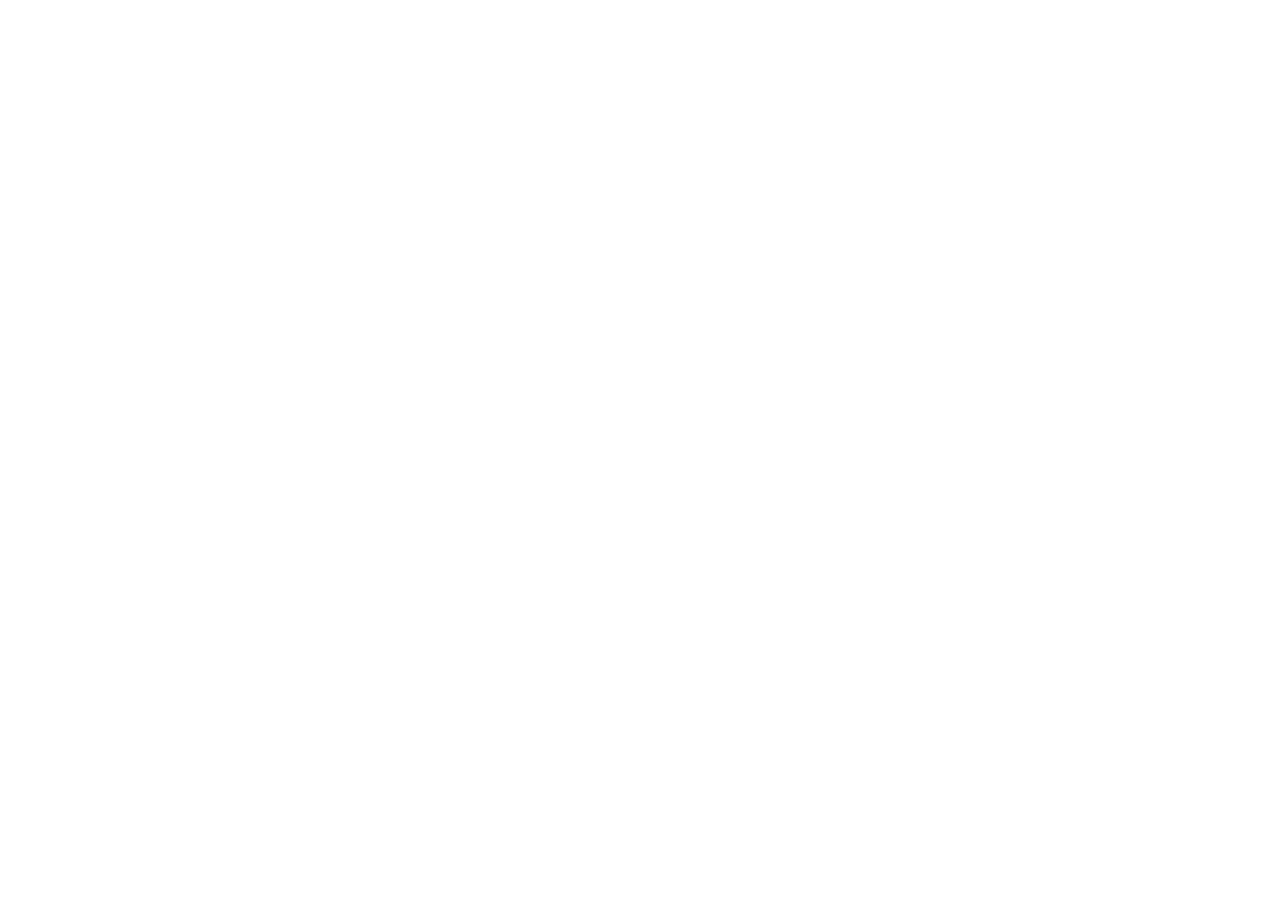
==== index.html @ 5bf460e5 "initial commit" ====
<!DOCTYPE html>
<html lang="en">
<head>
    <meta charset="UTF-8">
    <meta http-equiv="X-UA-Compatible" content="IE=edge">
    <meta name="viewport" content="width=device-width, initial-scale=1.0">
    <title>Document</title>
    <link rel="stylesheet" href="css/style.css">
</head>
<body>
    <div class="bodycontainer">
        
    </div>
</body>
</html>
---- css/style.css ----
@import url('https://fonts.googleapis.com/css2?family=Montserrat:wght@400;700&display=swap');

body{
    font-family: 'Montserrat', sans-serif;
}

:root{
    --color-primary: ##141922;
    --color-secondary: #000000;
    --color-tertiary: #282828;
}

.bodycontainer{
    height: 100vh;
}
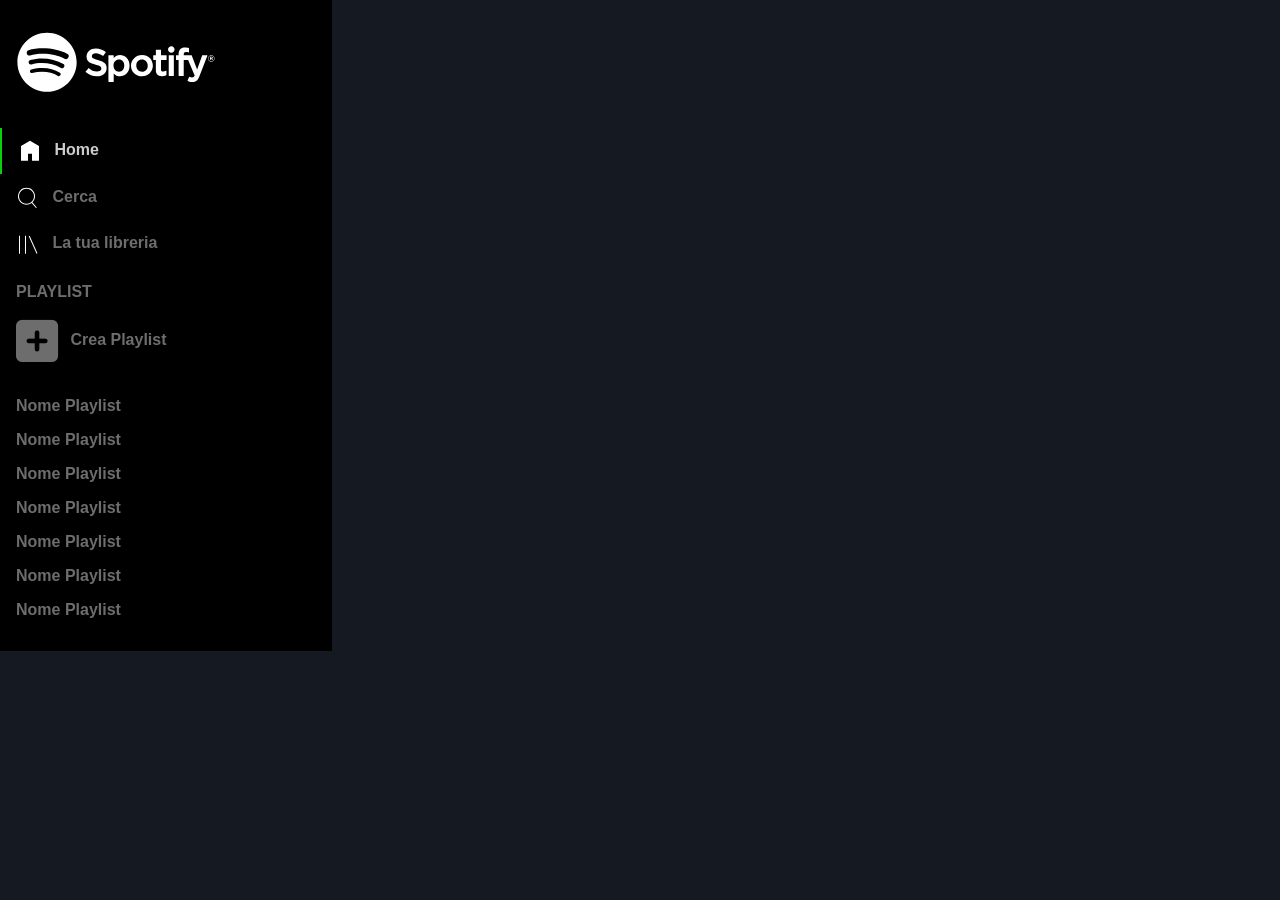
==== commit 03fa847a: "commit" ====
--- a/index.html
+++ b/index.html
@@ -1,15 +1,48 @@
 <!DOCTYPE html>
 <html lang="en">
+
 <head>
     <meta charset="UTF-8">
     <meta http-equiv="X-UA-Compatible" content="IE=edge">
     <meta name="viewport" content="width=device-width, initial-scale=1.0">
     <title>Document</title>
     <link rel="stylesheet" href="css/style.css">
+    <link rel="stylesheet" href="https://cdnjs.cloudflare.com/ajax/libs/font-awesome/6.1.1/css/all.min.css">
 </head>
+
 <body>
     <div class="bodycontainer">
-        
+        <div class="flex">
+            <div class="nav flex flexcol">
+                <div class="logo noshrink"><img src="img/logo.svg" alt=""></div>
+                <div class="nav-btns noshrink">
+                    <div class="btn selected"><img src="img/home.svg" alt="" class="icon"> Home</div>
+                    <div class="btn"><img src="img/search.svg" alt="" class="icon"> Cerca</div>
+                    <div class="btn"><img src="img/libreria.svg" alt="" class="icon"> La tua libreria</div>
+                </div>
+                <div class="nav-playlist noshrink">
+                    <div class="paddingbottom"><h4>PLAYLIST</h4></div>
+                    <i class="fa-solid fa-square-plus"></i> <h4>Crea Playlist</h4>
+                </div>
+                <div class="nav-pl-names grow">
+                    <div class="plname">Nome Playlist</div>
+                    <div class="plname">Nome Playlist</div>
+                    <div class="plname">Nome Playlist</div>
+                    <div class="plname">Nome Playlist</div>
+                    <div class="plname">Nome Playlist</div>
+                    <div class="plname">Nome Playlist</div>
+                    <div class="plname">Nome Playlist</div>
+                </div>
+            </div>
+
+            <div class="main flex flexcol">
+                <div class="header noshrink"></div>
+                <div class="body grow"></div>
+            </div>
+        </div>
+
+        <div class="footer flex noshrink"></div>
     </div>
 </body>
+
 </html>
--- a/css/style.css
+++ b/css/style.css
@@ -1,15 +1,97 @@
 @import url('https://fonts.googleapis.com/css2?family=Montserrat:wght@400;700&display=swap');
 
-body{
-    font-family: 'Montserrat', sans-serif;
+* {
+    margin: 0;
+    padding: 0;
+    box-sizing: border-box;
 }
 
-:root{
-    --color-primary: ##141922;
+body {
+    font-family: 'Montserrat', sans-serif;
+    background-color: var(--color-primary);
+}
+
+:root {
+    --color-primary: #141922;
     --color-secondary: #000000;
     --color-tertiary: #282828;
+    --color-text: #6D6D6D;
 }
 
-.bodycontainer{
+.paddingbottom{
+    padding-bottom: 1rem;
+}
+
+.bodycontainer {
     height: 100vh;
+}
+
+.flex{
+    display: flex;
+}
+
+.flexcol{
+    flex-direction: column;
+}
+
+.grow{
+    flex-grow: 1 ;
+}
+
+.noshrink{
+    flex-shrink: 0;
+}
+
+.nav{
+    background-color: var(--color-secondary);
+    color: var(--color-text);
+    overflow: hidden;
+}
+
+.logo img{
+    width: 70%;
+    padding: 2rem 1rem;
+}
+
+.nav-btns .btn{
+    padding: 0.7rem 1rem;
+    font-weight: 700;
+    vertical-align: middle;
+}
+
+.nav .icon{
+    max-width: 24px;
+    aspect-ratio: 1;
+    vertical-align: middle;
+    margin-right: 0.5rem;
+}
+
+.nav-playlist, .nav-pl-names{
+    padding: 1rem
+}
+
+.nav-playlist i{
+    font-size: 3rem;
+    margin-right: 0.5rem;
+    vertical-align: middle;
+}
+
+.nav-playlist h4{
+    display: inline-block;
+}
+
+.nav-pl-names{
+    overflow: auto;
+}
+
+.plname{
+    padding-bottom: 1rem;
+    font-weight: 700;
+}
+
+
+
+.btn.selected{
+    color: rgba(255, 255, 255, 0.8);
+    border-left: 2px solid rgb(12, 206, 12);
 }
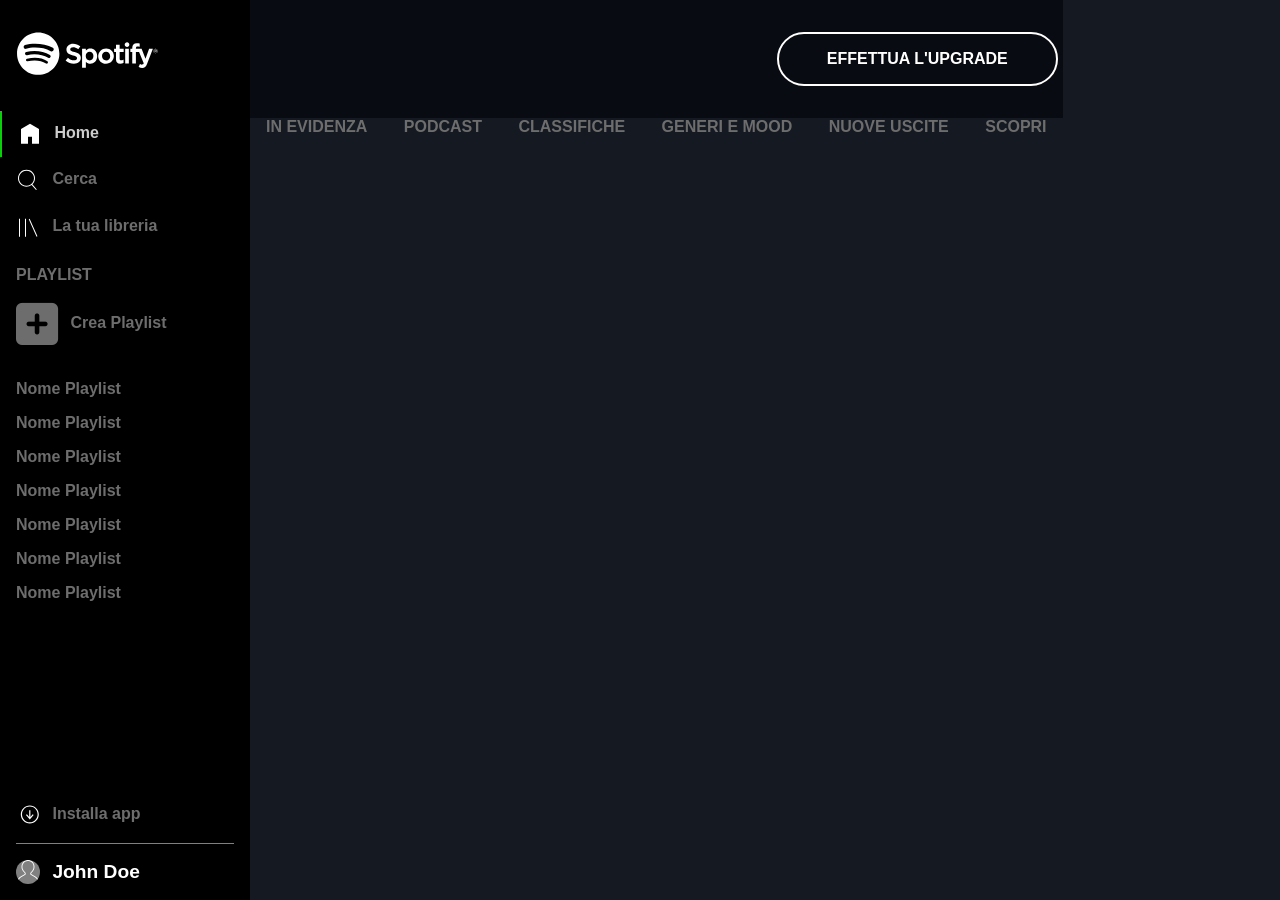
==== commit aaea9151: "problemi width del body" ====
--- a/index.html
+++ b/index.html
@@ -11,20 +11,25 @@
 </head>
 
 <body>
-    <div class="bodycontainer">
-        <div class="flex">
-            <div class="nav flex flexcol">
-                <div class="logo noshrink"><img src="img/logo.svg" alt=""></div>
-                <div class="nav-btns noshrink">
+    <div class="bodycontainer flex">
+            <div class="nav flex flexcol noshrink">
+
+                <div class="logo"><img src="img/logo.svg" alt=""></div>
+
+                <div class="nav-btns">
                     <div class="btn selected"><img src="img/home.svg" alt="" class="icon"> Home</div>
                     <div class="btn"><img src="img/search.svg" alt="" class="icon"> Cerca</div>
                     <div class="btn"><img src="img/libreria.svg" alt="" class="icon"> La tua libreria</div>
                 </div>
-                <div class="nav-playlist noshrink">
-                    <div class="paddingbottom"><h4>PLAYLIST</h4></div>
-                    <i class="fa-solid fa-square-plus"></i> <h4>Crea Playlist</h4>
+
+                <div class="nav-playlist">
+                    <div class="paddingbottom">
+                        <h4>PLAYLIST</h4>
+                    </div>
+                    <i class="fa-solid fa-square-plus"></i>
+                    <h4>Crea Playlist</h4>
                 </div>
-                <div class="nav-pl-names grow">
+                <div class="nav-pl-names grow flex flexcol">
                     <div class="plname">Nome Playlist</div>
                     <div class="plname">Nome Playlist</div>
                     <div class="plname">Nome Playlist</div>
@@ -33,13 +38,40 @@
                     <div class="plname">Nome Playlist</div>
                     <div class="plname">Nome Playlist</div>
                 </div>
+
+                <div class="userinfo">
+                    <div class="downloadpp">
+                        <img src="img/download.svg" alt="" class="icon">
+                        <span>Installa app</span>
+                    </div>
+                    <div class="user">
+                        <img src="img/profile.svg" alt="" class="icon">
+                        <span>John Doe</span>
+                    </div>
+                </div>
             </div>
 
             <div class="main flex flexcol">
-                <div class="header noshrink"></div>
-                <div class="body grow"></div>
+                <div class="header flex">
+                    <div class="btn">EFFETTUA L'UPGRADE</div>
+                </div>
+                <div class="body grow">
+                    <div class="genres">
+                        <span>IN EVIDENZA</span>
+                        <span>PODCAST</span>
+                        <span>CLASSIFICHE</span>
+                        <span>GENERI E MOOD</span>
+                        <span>NUOVE USCITE</span>
+                        <span>SCOPRI</span>
+                    </div>
+                </div>
             </div>
+
+
         </div>
+
+        
+
 
         <div class="footer flex noshrink"></div>
     </div>
--- a/css/style.css
+++ b/css/style.css
@@ -24,6 +24,7 @@
 
 .bodycontainer {
     height: 100vh;
+    width: 100%;
 }
 
 .flex{
@@ -46,6 +47,7 @@
     background-color: var(--color-secondary);
     color: var(--color-text);
     overflow: hidden;
+    max-width: 250px;
 }
 
 .logo img{
@@ -89,9 +91,61 @@
     font-weight: 700;
 }
 
-
-
 .btn.selected{
     color: rgba(255, 255, 255, 0.8);
     border-left: 2px solid rgb(12, 206, 12);
-}+}
+
+.userinfo{
+    justify-self: flex-end;
+    padding: 1rem;
+}
+
+.userinfo .downloadpp{
+    border-bottom: solid 1px gray;
+    padding-bottom: 1rem;
+    font-weight: 700;
+}
+
+.user img.icon{
+    background-color: gray;
+    border-radius: 50%;
+}
+
+.user span{
+    font-weight: 700;
+    font-size: 1.2rem;
+    color: white;
+    vertical-align: middle;
+}
+
+.userinfo .user{
+    padding-top: 1rem;
+}
+
+.header{
+    background-color: #080B12;
+    color: white;
+    padding: 2rem 0.3rem;
+    flex-direction: row-reverse;
+}
+
+.header .btn{
+    padding: 1rem 3rem;
+    font-weight: 700;
+    border: 2px solid white;
+    border-radius: 30px;
+}
+
+.genres{
+    margin-left: auto;
+    margin-right: auto;
+    color: var(--color-text);
+    font-weight: 700;
+    width: 100%;
+}
+
+.genres span{
+    padding: 0.5rem 1rem;
+}
+
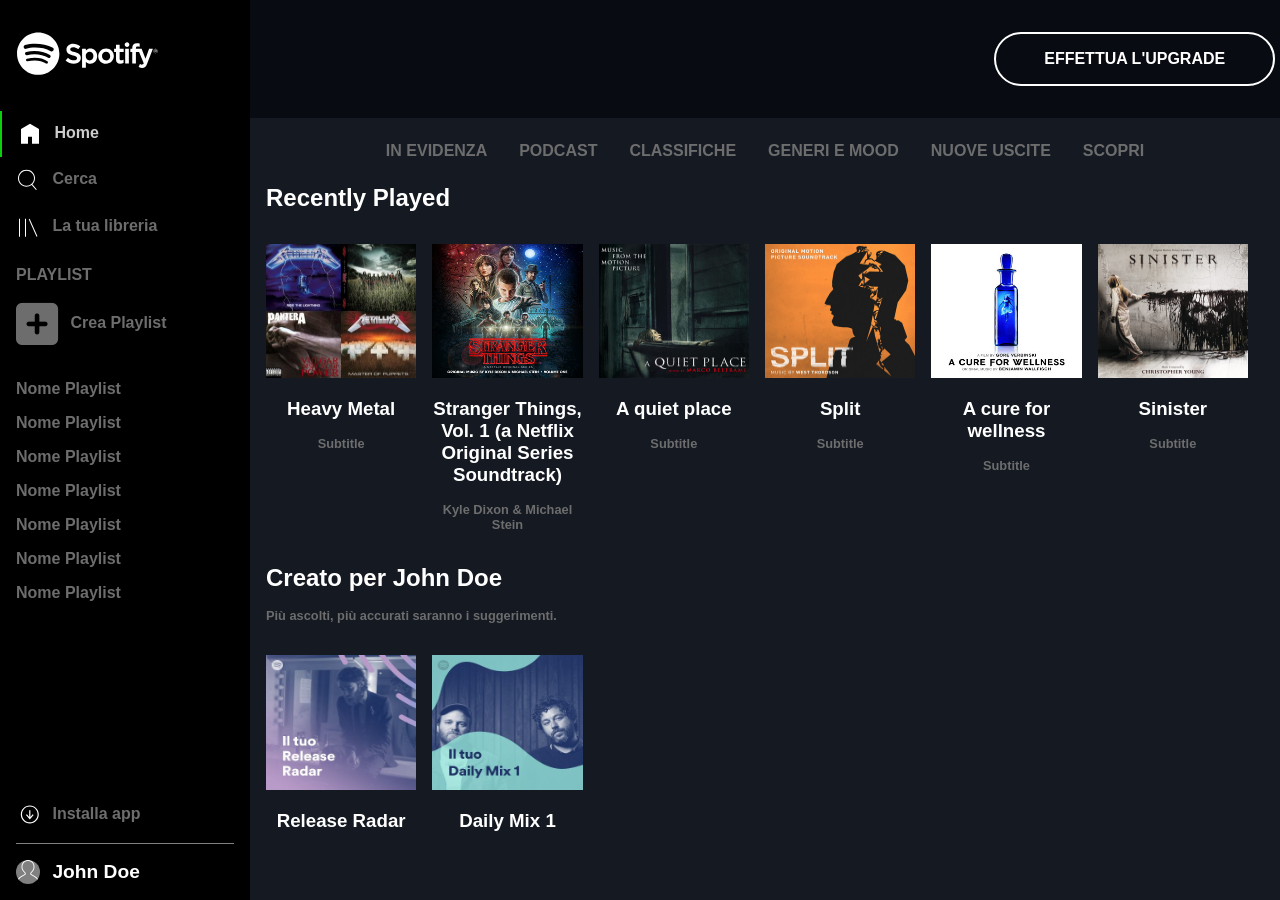
==== commit 4f26e276: "completata sezione con album" ====
--- a/index.html
+++ b/index.html
@@ -11,69 +11,137 @@
 </head>
 
 <body>
-    <div class="bodycontainer flex">
-            <div class="nav flex flexcol noshrink">
+    <div class="bodycontainer flex grow">
+        <div class="nav flex flexcol noshrink">
 
-                <div class="logo"><img src="img/logo.svg" alt=""></div>
+            <div class="logo"><img src="img/logo.svg" alt=""></div>
 
-                <div class="nav-btns">
-                    <div class="btn selected"><img src="img/home.svg" alt="" class="icon"> Home</div>
-                    <div class="btn"><img src="img/search.svg" alt="" class="icon"> Cerca</div>
-                    <div class="btn"><img src="img/libreria.svg" alt="" class="icon"> La tua libreria</div>
+            <div class="nav-btns">
+                <div class="btn selected"><img src="img/home.svg" alt="" class="icon"> Home</div>
+                <div class="btn"><img src="img/search.svg" alt="" class="icon"> Cerca</div>
+                <div class="btn"><img src="img/libreria.svg" alt="" class="icon"> La tua libreria</div>
+            </div>
+
+            <div class="nav-playlist">
+                <div class="paddingbottom">
+                    <h4>PLAYLIST</h4>
+                </div>
+                <i class="fa-solid fa-square-plus"></i>
+                <h4>Crea Playlist</h4>
+            </div>
+            <div class="nav-pl-names grow flex flexcol">
+                <div class="plname">Nome Playlist</div>
+                <div class="plname">Nome Playlist</div>
+                <div class="plname">Nome Playlist</div>
+                <div class="plname">Nome Playlist</div>
+                <div class="plname">Nome Playlist</div>
+                <div class="plname">Nome Playlist</div>
+                <div class="plname">Nome Playlist</div>
+            </div>
+
+            <div class="userinfo">
+                <div class="downloadpp">
+                    <img src="img/download.svg" alt="" class="icon">
+                    <span>Installa app</span>
+                </div>
+                <div class="user">
+                    <img src="img/profile.svg" alt="" class="icon">
+                    <span>John Doe</span>
+                </div>
+            </div>
+        </div>
+
+        <div class="main flex flexcol grow">
+            <div class="header flex">
+                <div class="btn">EFFETTUA L'UPGRADE</div>
+            </div>
+            <div class="body grow">
+                <div class="genres flex paddingbottom">
+                    <span>IN EVIDENZA</span>
+                    <span>PODCAST</span>
+                    <span>CLASSIFICHE</span>
+                    <span>GENERI E MOOD</span>
+                    <span>NUOVE USCITE</span>
+                    <span>SCOPRI</span>
                 </div>
 
-                <div class="nav-playlist">
-                    <div class="paddingbottom">
-                        <h4>PLAYLIST</h4>
+                <div class="recentlyplayed">
+                    <h2>Recently Played</h2>
+                    <div class="albums flex">
+                        <div class="album">
+                            <img src="img/metal_lifting.jpg" alt="">
+                            <h3>Heavy Metal</h3>
+                            <div class="subtitle">Subtitle</div>
+                        </div>
+
+                        <div class="album">
+                            <img src="img/stranger.jpeg" alt="">
+                            <h3>Stranger Things, Vol. 1 (a Netflix Original Series Soundtrack)</h3>
+                            <div class="subtitle">Kyle Dixon & Michael Stein</div>
+                        </div>
+
+                        <div class="album">
+                            <img src="img/aquietplace.jpeg" alt="">
+                            <h3>A quiet place</h3>
+                            <div class="subtitle">Subtitle</div>
+                        </div>
+
+                        <div class="album">
+                            <img src="img/split.jpeg" alt="">
+                            <h3>Split</h3>
+                            <div class="subtitle">Subtitle</div>
+                        </div>
+
+                        <div class="album">
+                            <img src="img/cure.jpeg" alt="">
+                            <h3>A cure for wellness</h3>
+                            <div class="subtitle">Subtitle</div>
+                        </div>
+
+                        <div class="album">
+                            <img src="img/sinister.jpeg" alt="">
+                            <h3>Sinister</h3>
+                            <div class="subtitle">Subtitle</div>
+                        </div>
                     </div>
-                    <i class="fa-solid fa-square-plus"></i>
-                    <h4>Crea Playlist</h4>
-                </div>
-                <div class="nav-pl-names grow flex flexcol">
-                    <div class="plname">Nome Playlist</div>
-                    <div class="plname">Nome Playlist</div>
-                    <div class="plname">Nome Playlist</div>
-                    <div class="plname">Nome Playlist</div>
-                    <div class="plname">Nome Playlist</div>
-                    <div class="plname">Nome Playlist</div>
-                    <div class="plname">Nome Playlist</div>
                 </div>
 
-                <div class="userinfo">
-                    <div class="downloadpp">
-                        <img src="img/download.svg" alt="" class="icon">
-                        <span>Installa app</span>
+                <div class="createdforyou">
+                    <h2>Creato per John Doe</h2>
+                    <div class="subtitle">Più ascolti, più accurati saranno i suggerimenti.</div>
+                    <div class="albums flex">
+                        <div class="album">
+                            <img src="img/radar.jpeg" alt="">
+                            <h3>Release Radar</h3>
+                        </div>
+
+                        <div class="album">
+                            <img src="img/mixdaily.jpeg" alt="">
+                            <h3>Daily Mix 1</h3>
+                        </div>
                     </div>
-                    <div class="user">
-                        <img src="img/profile.svg" alt="" class="icon">
-                        <span>John Doe</span>
+                </div>
+
+                <div class="popular">
+                    <h2>Artisti più popolari</h2>
+                    <div class="subtitle">Più ascolti, più accurati saranno i suggerimenti.</div>
+                    <div class="albums flex">
+                        <div class="album">
+                            <img src="img/youg.jpeg" alt="">
+                            <h3>Lana del Rey</h3>
+                        </div>
+
+                        <div class="album">
+                            <img src="img/einaudi.jpeg" alt="">
+                            <h3>Ludovico Einaudi</h3>
+                        </div>
                     </div>
                 </div>
             </div>
-
-            <div class="main flex flexcol">
-                <div class="header flex">
-                    <div class="btn">EFFETTUA L'UPGRADE</div>
-                </div>
-                <div class="body grow">
-                    <div class="genres">
-                        <span>IN EVIDENZA</span>
-                        <span>PODCAST</span>
-                        <span>CLASSIFICHE</span>
-                        <span>GENERI E MOOD</span>
-                        <span>NUOVE USCITE</span>
-                        <span>SCOPRI</span>
-                    </div>
-                </div>
-            </div>
+        </div>
 
 
-        </div>
 
-        
-
-
-        <div class="footer flex noshrink"></div>
     </div>
 </body>
 
--- a/css/style.css
+++ b/css/style.css
@@ -138,14 +138,86 @@
 }
 
 .genres{
-    margin-left: auto;
-    margin-right: auto;
-    color: var(--color-text);
-    font-weight: 700;
-    width: 100%;
+    color: var(--color-text);
+    font-weight: 700;
+    justify-content: center;
 }
 
 .genres span{
     padding: 0.5rem 1rem;
 }
 
+.body{
+    padding: 1rem;
+    overflow: auto;
+}
+
+.recentlyplayed h2{
+    color: white;
+    padding-bottom: 2rem;
+}
+
+.albums{
+    flex-wrap: wrap;
+    gap: 1rem;
+    padding-bottom: 2rem;
+}
+
+.album{
+    flex-basis: calc(100% / 6 - 1rem);
+}
+
+.album h3{
+    text-align: center;
+    padding-bottom: 1rem;
+    color: white;
+}
+
+.album .subtitle{
+text-align: center;
+    color: var(--color-text);
+    font-weight: 700;
+    font-size: 0.8rem;
+}
+
+.album img{
+    width: 100%;
+    aspect-ratio: 1;
+    padding-bottom: 1rem;
+}
+
+.createdforyou h2{
+    color: white;
+    padding-bottom: 1rem;
+}
+
+.createdforyou .subtitle{
+    color: var(--color-text);
+    font-weight: 700;
+    font-size: 0.8rem;
+    padding-bottom: 2rem;
+}
+
+.createdforyou{
+    padding-bottom: 2rem;
+}
+
+.popular h2{
+    color: white;
+    padding-bottom: 1rem;
+}
+
+.popular .subtitle{
+    color: var(--color-text);
+    font-weight: 700;
+    font-size: 0.8rem;
+    padding-bottom: 2rem;
+}
+
+.popular{
+    padding-bottom: 2rem;
+}
+
+.popular img{
+    border-radius: 50%;
+}
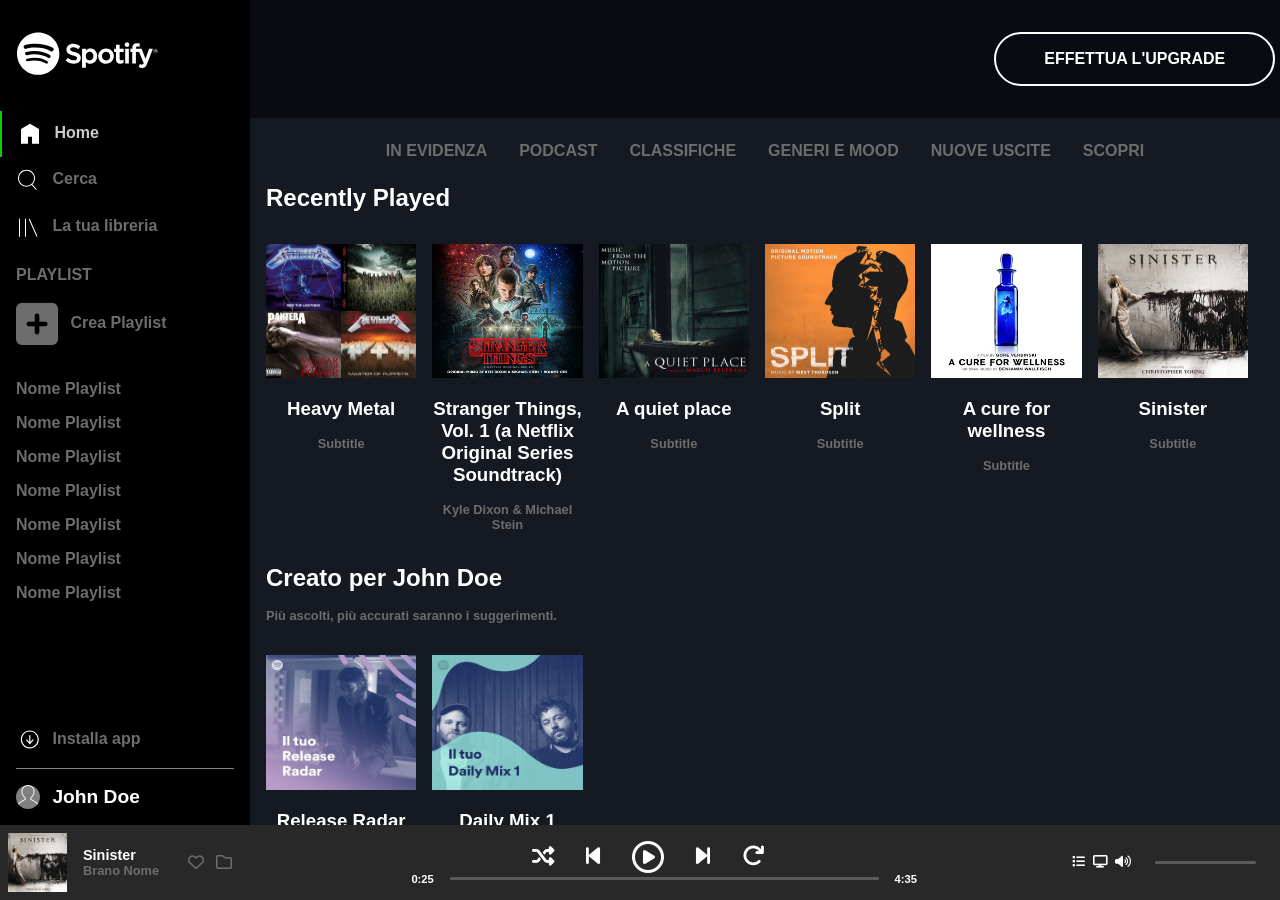
==== commit 91a6dd39: "layout desktop completo" ====
--- a/index.html
+++ b/index.html
@@ -11,7 +11,9 @@
 </head>
 
 <body>
-    <div class="bodycontainer flex grow">
+    <div class="bodycontainer flex flexcol">
+
+        <div class="flex grow hiddenof">
         <div class="nav flex flexcol noshrink">
 
             <div class="logo"><img src="img/logo.svg" alt=""></div>
@@ -139,7 +141,44 @@
                 </div>
             </div>
         </div>
+    </div>
 
+        <div class="footer flex">
+            <div class="recap flex">
+                <img src="img/sinister.jpeg" alt="">
+                <div>
+                    <h4>Sinister</h4>
+                    <div class="songname">Brano Nome</div>
+                </div>
+                <div class="icons">
+                    <i class="fa-regular fa-heart"></i>
+                    <i class="fa-regular fa-folder"></i>
+                </div>
+            </div>
+
+            <div class="utilities flex flexcol">
+                <div class="playbuttons flex">
+                    <i class="fa-solid fa-shuffle"></i>
+                    <i class="fa-solid fa-backward-step"></i>
+                    <i class="fa-regular fa-circle-play"></i>
+                    <i class="fa-solid fa-forward-step"></i>
+                    <i class="fa-solid fa-arrow-rotate-right"></i>
+                </div>
+
+                <div class="progressbar flex">
+                    <div class="currentseconds">0:25</div>
+                    <div class="progressbar-bar grow"></div>
+                    <div class="totalseconds">4:35</div>
+                </div>
+            </div>
+
+            <div class="tools flex">
+                <i class="fa-solid fa-list"></i>
+                <i class="fa-solid fa-display"></i>
+                <i class="fa-solid fa-volume-high"></i>
+                <div class="progressbar-bar grow"></div>
+            </div>
+        </div>
 
 
     </div>
--- a/css/style.css
+++ b/css/style.css
@@ -1,5 +1,4 @@
 @import url('https://fonts.googleapis.com/css2?family=Montserrat:wght@400;700&display=swap');
-
 * {
     margin: 0;
     padding: 0;
@@ -220,4 +219,93 @@
 
 .popular img{
     border-radius: 50%;
+}
+
+.footer{
+    padding:0.5rem 0.5rem;
+    background-color: var(--color-tertiary);
+    align-items: center;
+    justify-content: space-between;
+    max-height: 10%;
+
+}
+
+.hiddenof{
+    overflow: hidden;
+}
+
+.recap{
+    align-items: center;
+    color: var(--color-text);
+    width: fit-content;
+    padding-right: 1rem;
+}
+
+.recap img{
+    max-width: 75px;
+    padding-right: 1rem;
+}
+
+.recap h4{
+    color: white;
+    font-size: 0.9rem;
+}
+
+.recap .songname{
+    font-weight: 700;
+    font-size: 0.8rem;
+    font-weight: 700;
+    padding-right: 1.8rem;
+}
+
+.icons i{
+    padding-right: 0.5rem;
+}
+
+.utilities{
+    justify-content: space-between;
+    width: 40%;
+    max-width: 700px;
+}
+
+.playbuttons{
+    color: white;
+    font-size: 1.4rem;
+    align-items: center;
+    justify-content: center;
+}
+
+.playbuttons i{
+    padding-right: 2rem;
+}
+
+.playbuttons .fa-circle-play{
+    font-size: 2rem;
+}
+
+.progressbar{
+    align-items: center;
+    color: white;
+    font-size: 0.7rem;
+    font-weight: 700;
+}
+
+.progressbar-bar{
+    background-color: #5A5A5A;
+    height: 3px;
+    border-radius: 5px;
+    margin: 0rem 1rem;
+}
+
+.tools{
+    align-items: center;
+    color: white;
+    font-size: 0.8rem;
+    width: 30%;
+    max-width: 200px;
+}
+
+
+.tools i{
+    padding-right: 0.5rem;
 }
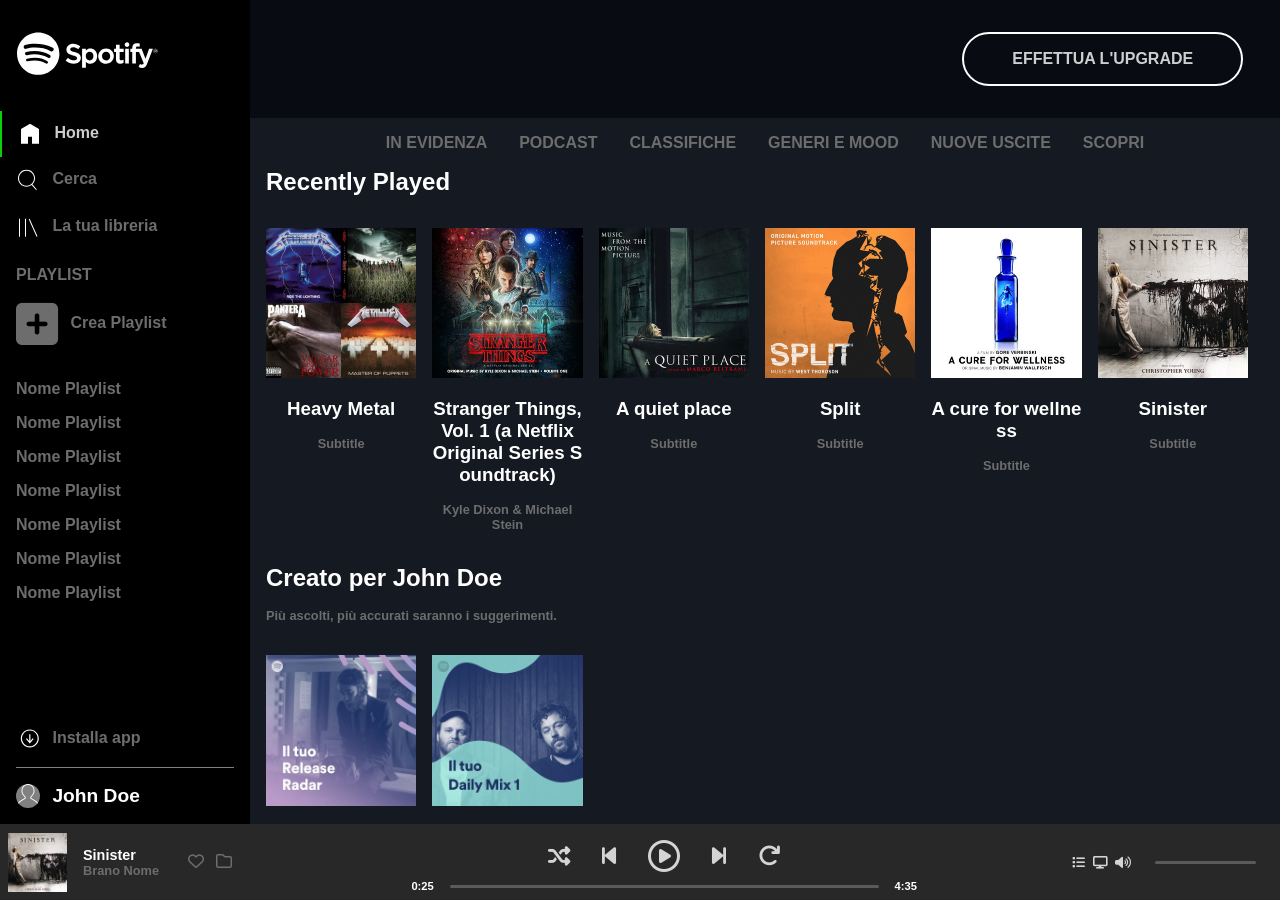
==== commit 4e518b2e: "responsiveness completata, aggiunti effetti hover" ====
--- a/index.html
+++ b/index.html
@@ -8,6 +8,7 @@
     <title>Document</title>
     <link rel="stylesheet" href="css/style.css">
     <link rel="stylesheet" href="https://cdnjs.cloudflare.com/ajax/libs/font-awesome/6.1.1/css/all.min.css">
+    <meta name=“viewport” content=“width=device-width, initial-scale=1.0">
 </head>
 
 <body>
@@ -16,35 +17,35 @@
         <div class="flex grow hiddenof">
         <div class="nav flex flexcol noshrink">
 
-            <div class="logo"><img src="img/logo.svg" alt=""></div>
-
+            <a href="#"><div class="logo"><img src="img/logo.svg" alt=""></div></a>
+            <a href="#"><div class="smallogo"><img src="img/logo-small.svg" alt=""></div></a>
             <div class="nav-btns">
-                <div class="btn selected"><img src="img/home.svg" alt="" class="icon"> Home</div>
-                <div class="btn"><img src="img/search.svg" alt="" class="icon"> Cerca</div>
-                <div class="btn"><img src="img/libreria.svg" alt="" class="icon"> La tua libreria</div>
+                <a href="#"><div class="btn selected"><img src="img/home.svg" alt="" class="icon"> <span>Home</span></div></a>
+                <a href="#"><div class="btn"><img src="img/search.svg" alt="" class="icon"> <span>Cerca</span></div></a>
+                <a href="#"><div class="btn"><img src="img/libreria.svg" alt="" class="icon"> <span>La tua libreria</span></div></a>
             </div>
 
             <div class="nav-playlist">
                 <div class="paddingbottom">
                     <h4>PLAYLIST</h4>
                 </div>
-                <i class="fa-solid fa-square-plus"></i>
-                <h4>Crea Playlist</h4>
+                <a href="#"><i class="fa-solid fa-square-plus"></i>
+                <h4>Crea Playlist</h4></a>
             </div>
             <div class="nav-pl-names grow flex flexcol">
-                <div class="plname">Nome Playlist</div>
-                <div class="plname">Nome Playlist</div>
-                <div class="plname">Nome Playlist</div>
-                <div class="plname">Nome Playlist</div>
-                <div class="plname">Nome Playlist</div>
-                <div class="plname">Nome Playlist</div>
-                <div class="plname">Nome Playlist</div>
+                <a href="#"><div class="plname">Nome Playlist</div></a>
+                <a href="#"><div class="plname">Nome Playlist</div></a>
+                <a href="#"><div class="plname">Nome Playlist</div></a>
+                <a href="#"><div class="plname">Nome Playlist</div></a>
+                <a href="#"><div class="plname">Nome Playlist</div></a>
+                <a href="#"><div class="plname">Nome Playlist</div></a>
+                <a href="#"><div class="plname">Nome Playlist</div></a>
             </div>
 
             <div class="userinfo">
                 <div class="downloadpp">
-                    <img src="img/download.svg" alt="" class="icon">
-                    <span>Installa app</span>
+                    <a href="#"><img src="img/download.svg" alt="" class="icon">
+                    <span>Installa app</span></a>
                 </div>
                 <div class="user">
                     <img src="img/profile.svg" alt="" class="icon">
@@ -55,53 +56,53 @@
 
         <div class="main flex flexcol grow">
             <div class="header flex">
-                <div class="btn">EFFETTUA L'UPGRADE</div>
+                <a href="#"><div class="btn">EFFETTUA L'UPGRADE</div></a>
             </div>
             <div class="body grow">
                 <div class="genres flex paddingbottom">
-                    <span>IN EVIDENZA</span>
-                    <span>PODCAST</span>
-                    <span>CLASSIFICHE</span>
-                    <span>GENERI E MOOD</span>
-                    <span>NUOVE USCITE</span>
-                    <span>SCOPRI</span>
+                    <a href="#"><span>IN EVIDENZA</span></a>
+                    <a href="#"><span>PODCAST</span></a>
+                    <a href="#"><span>CLASSIFICHE</span></a>
+                    <a href="#"><span>GENERI E MOOD</span></a>
+                    <a href="#"><span>NUOVE USCITE</span></a>
+                    <a href="#"><span>SCOPRI</span></a>
                 </div>
 
                 <div class="recentlyplayed">
                     <h2>Recently Played</h2>
                     <div class="albums flex">
                         <div class="album">
-                            <img src="img/metal_lifting.jpg" alt="">
+                            <div class="albumimg"><img src="img/metal_lifting.jpg" alt=""></div>
                             <h3>Heavy Metal</h3>
                             <div class="subtitle">Subtitle</div>
                         </div>
 
                         <div class="album">
-                            <img src="img/stranger.jpeg" alt="">
+                            <div class="albumimg"><img src="img/stranger.jpeg" alt=""></div>
                             <h3>Stranger Things, Vol. 1 (a Netflix Original Series Soundtrack)</h3>
                             <div class="subtitle">Kyle Dixon & Michael Stein</div>
                         </div>
 
                         <div class="album">
-                            <img src="img/aquietplace.jpeg" alt="">
+                            <div class="albumimg"><img src="img/aquietplace.jpeg" alt=""></div>
                             <h3>A quiet place</h3>
                             <div class="subtitle">Subtitle</div>
                         </div>
 
                         <div class="album">
-                            <img src="img/split.jpeg" alt="">
+                            <div class="albumimg"><img src="img/split.jpeg" alt=""></div>
                             <h3>Split</h3>
                             <div class="subtitle">Subtitle</div>
                         </div>
 
                         <div class="album">
-                            <img src="img/cure.jpeg" alt="">
+                            <div class="albumimg"><img src="img/cure.jpeg" alt=""></div>
                             <h3>A cure for wellness</h3>
                             <div class="subtitle">Subtitle</div>
                         </div>
 
                         <div class="album">
-                            <img src="img/sinister.jpeg" alt="">
+                            <div class="albumimg"><img src="img/sinister.jpeg" alt=""></div>
                             <h3>Sinister</h3>
                             <div class="subtitle">Subtitle</div>
                         </div>
@@ -113,12 +114,12 @@
                     <div class="subtitle">Più ascolti, più accurati saranno i suggerimenti.</div>
                     <div class="albums flex">
                         <div class="album">
-                            <img src="img/radar.jpeg" alt="">
+                            <div class="albumimg"><img src="img/radar.jpeg" alt=""></div>
                             <h3>Release Radar</h3>
                         </div>
 
                         <div class="album">
-                            <img src="img/mixdaily.jpeg" alt="">
+                            <div class="albumimg"><img src="img/mixdaily.jpeg" alt=""></div>
                             <h3>Daily Mix 1</h3>
                         </div>
                     </div>
@@ -129,12 +130,12 @@
                     <div class="subtitle">Più ascolti, più accurati saranno i suggerimenti.</div>
                     <div class="albums flex">
                         <div class="album">
-                            <img src="img/youg.jpeg" alt="">
+                            <div class="albumimg"><img src="img/youg.jpeg" alt=""></div>
                             <h3>Lana del Rey</h3>
                         </div>
 
                         <div class="album">
-                            <img src="img/einaudi.jpeg" alt="">
+                            <div class="albumimg"><img src="img/einaudi.jpeg" alt=""></div>
                             <h3>Ludovico Einaudi</h3>
                         </div>
                     </div>
@@ -151,18 +152,18 @@
                     <div class="songname">Brano Nome</div>
                 </div>
                 <div class="icons">
-                    <i class="fa-regular fa-heart"></i>
-                    <i class="fa-regular fa-folder"></i>
+                    <a href="#"><i class="fa-regular fa-heart"></i></a>
+                    <a href="#"><i class="fa-regular fa-folder"></i></a>
                 </div>
             </div>
 
             <div class="utilities flex flexcol">
                 <div class="playbuttons flex">
-                    <i class="fa-solid fa-shuffle"></i>
-                    <i class="fa-solid fa-backward-step"></i>
-                    <i class="fa-regular fa-circle-play"></i>
-                    <i class="fa-solid fa-forward-step"></i>
-                    <i class="fa-solid fa-arrow-rotate-right"></i>
+                    <a href="#"><i class="fa-solid fa-shuffle"></i></a>
+                    <a href="#"><i class="fa-solid fa-backward-step"></i></a>
+                    <a href="#"><div class="playmusic"><i class="fa-regular fa-circle-play"></i></div></a>
+                    <a href="#"><i class="fa-solid fa-forward-step"></i></a>
+                    <a href="#"><i class="fa-solid fa-arrow-rotate-right"></i></a>
                 </div>
 
                 <div class="progressbar flex">
@@ -173,9 +174,9 @@
             </div>
 
             <div class="tools flex">
-                <i class="fa-solid fa-list"></i>
-                <i class="fa-solid fa-display"></i>
-                <i class="fa-solid fa-volume-high"></i>
+                <a href="#"><i class="fa-solid fa-list"></i></a>
+                <a href="#"><i class="fa-solid fa-display"></i></a>
+                <a href="#"><i class="fa-solid fa-volume-high"></i></a>
                 <div class="progressbar-bar grow"></div>
             </div>
         </div>
--- a/css/style.css
+++ b/css/style.css
@@ -5,6 +5,11 @@
     box-sizing: border-box;
 }
 
+a{
+    text-decoration: none;
+    color: var(--color-text);
+}
+
 body {
     font-family: 'Montserrat', sans-serif;
     background-color: var(--color-primary);
@@ -134,6 +139,8 @@
     font-weight: 700;
     border: 2px solid white;
     border-radius: 30px;
+    margin-right: 2rem;
+    color: rgba(255, 255, 255, 0.8);
 }
 
 .genres{
@@ -164,12 +171,14 @@
 
 .album{
     flex-basis: calc(100% / 6 - 1rem);
+    flex-shrink: 1;
 }
 
 .album h3{
     text-align: center;
     padding-bottom: 1rem;
     color: white;
+    word-break: break-all;
 }
 
 .album .subtitle{
@@ -181,7 +190,9 @@
 
 .album img{
     width: 100%;
-    aspect-ratio: 1;
+}
+
+.albumimg{
     padding-bottom: 1rem;
 }
 
@@ -276,7 +287,7 @@
 }
 
 .playbuttons i{
-    padding-right: 2rem;
+    padding: 0.5rem 1rem;
 }
 
 .playbuttons .fa-circle-play{
@@ -308,4 +319,155 @@
 
 .tools i{
     padding-right: 0.5rem;
+}
+
+.smallogo{
+    display: none;
+    max-width: 40px;
+}
+
+
+/* HOVER ANIMATIONS */
+
+a:hover{
+color: rgba(255, 255, 255, 0.8);
+}
+
+
+.header .btn:hover{
+    transform: scale(1.1);
+}
+
+.utilities .playbuttons a{
+    color: rgba(255, 255, 255, 0.8);
+}
+
+.utilities .playbuttons .playmusic:hover{
+    transform: scale(1.2);
+}
+
+.tools a{
+    color: rgba(255, 255, 255, 0.8);
+}
+
+/* USARE IL TRANSFORM PER FARE GLI EFFETTI HOVER */
+/* per i focus non dimenticare tabindex=-1 */
+
+
+/* MEDIA QUERIES */
+
+@media screen and (max-width: 1100px){
+    .album{
+        flex-basis: calc(100% / 6 - 1rem);
+        flex-shrink: 1;
+    }
+
+    .genres{
+        display: inline-block;
+        text-align: center;
+        line-height: 2rem;
+    }
+}
+
+@media screen and (max-width: 900px){
+    .album{
+        flex-basis: calc(100% / 5 - 1rem);
+        flex-shrink: 1;
+    }
+}
+
+@media screen and (max-width: 800px){
+    .album{
+        flex-basis: calc(100% / 4 - 1rem);
+        flex-shrink: 1;
+    }
+}
+
+@media screen and (max-width: 700px){
+    .album{
+        flex-basis: calc(100% / 3 - 1rem);
+        flex-shrink: 1;
+    }
+    
+    .footer .recap{
+        margin-right: 0.5rem;
+        padding: 0;
+        justify-content: flex-start;
+        transform: scale(0.9);
+    }
+
+    .footer .utilities{
+        margin-right: 0.5rem;
+        padding: 0;
+        transform: scale(0.9);
+    }
+
+    .footer .tools{
+        margin-left: 0.5rem;
+        justify-content: flex-end;
+    }
+
+    .tools .progressbar-bar{
+        display: none;
+    }
+}
+
+@media screen and (max-width: 600px){
+    .album{
+        flex-basis: calc(100% / 2 - 1rem);
+        flex-shrink: 1;
+    }
+}
+
+@media screen and (max-width: 500px){
+    .album{
+        flex-basis: calc(100% / 2 - 1rem);
+        flex-shrink: 1;
+    }
+
+    .nav-playlist{
+        display: none;
+    }
+
+    .nav span{
+        display: none;
+    }
+
+    .nav .plname{
+        display: none;
+    }
+
+    .logo{
+        display: none;
+    }
+
+    .smallogo{
+        display: block;
+    }
+
+    .nav-btns .btn{
+        padding: 0;
+        margin: 0.5rem 0;
+    }
+
+    .nav .icon{
+        margin: 0;
+    }
+
+    .btn.selected{
+        border: none;
+    }
+
+    .userinfo{
+        padding: 0;
+    }
+
+    .userinfo .icon{
+        margin: 0.5rem 0;
+    }
+
+    .userinfo .downloadpp{
+        border: none;
+    }
+
 }
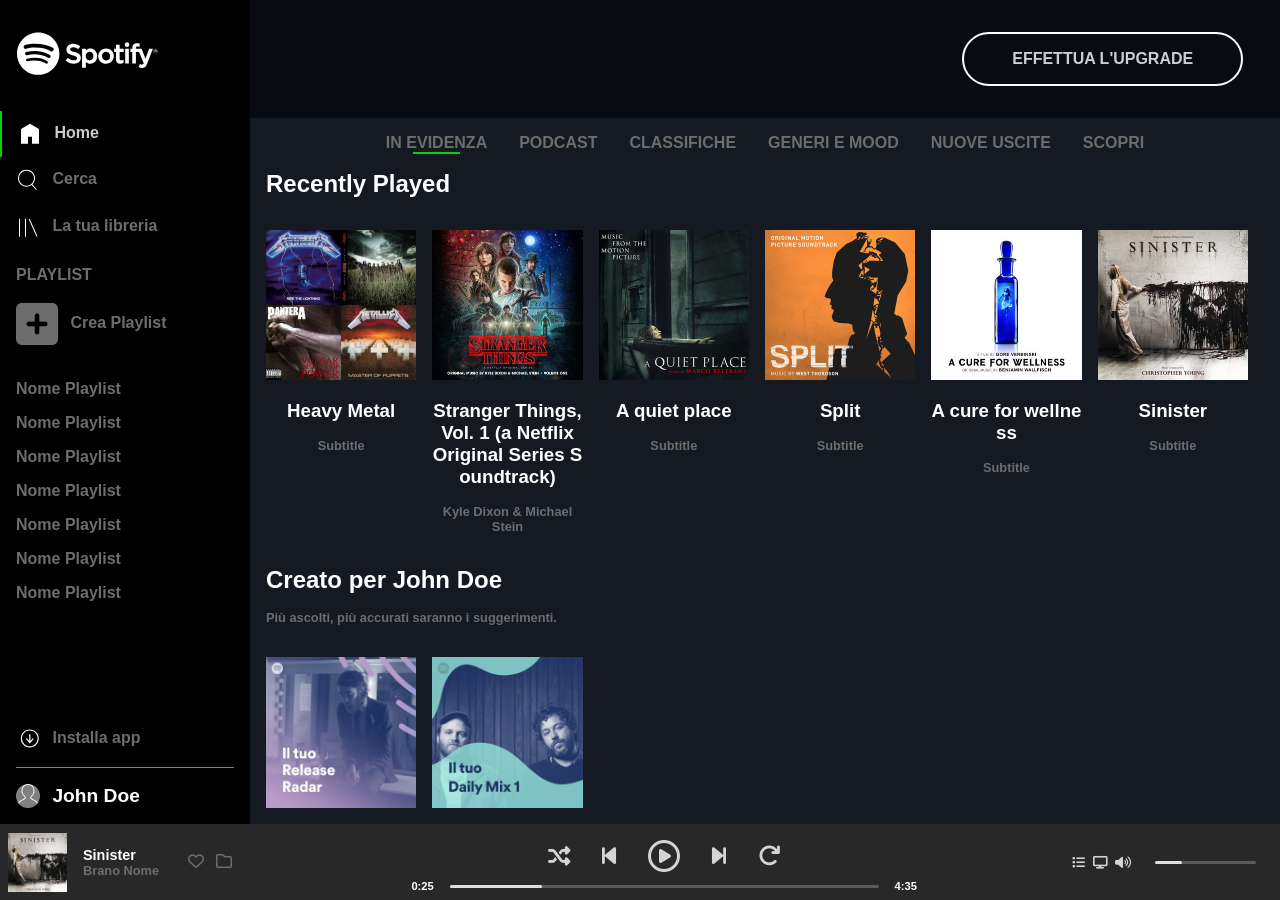
==== commit 28516dd0: "esercizio completo" ====
--- a/index.html
+++ b/index.html
@@ -15,134 +15,186 @@
     <div class="bodycontainer flex flexcol">
 
         <div class="flex grow hiddenof">
-        <div class="nav flex flexcol noshrink">
-
-            <a href="#"><div class="logo"><img src="img/logo.svg" alt=""></div></a>
-            <a href="#"><div class="smallogo"><img src="img/logo-small.svg" alt=""></div></a>
-            <div class="nav-btns">
-                <a href="#"><div class="btn selected"><img src="img/home.svg" alt="" class="icon"> <span>Home</span></div></a>
-                <a href="#"><div class="btn"><img src="img/search.svg" alt="" class="icon"> <span>Cerca</span></div></a>
-                <a href="#"><div class="btn"><img src="img/libreria.svg" alt="" class="icon"> <span>La tua libreria</span></div></a>
-            </div>
-
-            <div class="nav-playlist">
-                <div class="paddingbottom">
-                    <h4>PLAYLIST</h4>
-                </div>
-                <a href="#"><i class="fa-solid fa-square-plus"></i>
-                <h4>Crea Playlist</h4></a>
-            </div>
-            <div class="nav-pl-names grow flex flexcol">
-                <a href="#"><div class="plname">Nome Playlist</div></a>
-                <a href="#"><div class="plname">Nome Playlist</div></a>
-                <a href="#"><div class="plname">Nome Playlist</div></a>
-                <a href="#"><div class="plname">Nome Playlist</div></a>
-                <a href="#"><div class="plname">Nome Playlist</div></a>
-                <a href="#"><div class="plname">Nome Playlist</div></a>
-                <a href="#"><div class="plname">Nome Playlist</div></a>
-            </div>
-
-            <div class="userinfo">
-                <div class="downloadpp">
-                    <a href="#"><img src="img/download.svg" alt="" class="icon">
-                    <span>Installa app</span></a>
-                </div>
-                <div class="user">
-                    <img src="img/profile.svg" alt="" class="icon">
-                    <span>John Doe</span>
+            <div class="nav flex flexcol noshrink">
+
+                <a href="#">
+                    <div class="logo"><img src="img/logo.svg" alt=""></div>
+                </a>
+                <a href="#">
+                    <div class="smallogo"><img src="img/logo-small.svg" alt=""></div>
+                </a>
+                <div class="nav-btns">
+                    <a href="#">
+                        <div class="btn selected"><img src="img/home.svg" alt="" class="icon"> <span>Home</span></div>
+                    </a>
+                    <a href="#">
+                        <div class="btn"><img src="img/search.svg" alt="" class="icon"> <span>Cerca</span></div>
+                    </a>
+                    <a href="#">
+                        <div class="btn"><img src="img/libreria.svg" alt="" class="icon"> <span>La tua libreria</span>
+                        </div>
+                    </a>
+                </div>
+
+                <div class="nav-playlist">
+                    <div class="paddingbottom">
+                        <h4>PLAYLIST</h4>
+                    </div>
+                    <a href="#"><i class="fa-solid fa-square-plus"></i>
+                        <h4>Crea Playlist</h4>
+                    </a>
+                </div>
+                <div class="nav-pl-names grow flex flexcol">
+                    <a href="#">
+                        <div class="plname">Nome Playlist</div>
+                    </a>
+                    <a href="#">
+                        <div class="plname">Nome Playlist</div>
+                    </a>
+                    <a href="#">
+                        <div class="plname">Nome Playlist</div>
+                    </a>
+                    <a href="#">
+                        <div class="plname">Nome Playlist</div>
+                    </a>
+                    <a href="#">
+                        <div class="plname">Nome Playlist</div>
+                    </a>
+                    <a href="#">
+                        <div class="plname">Nome Playlist</div>
+                    </a>
+                    <a href="#">
+                        <div class="plname">Nome Playlist</div>
+                    </a>
+                </div>
+
+                <div class="userinfo">
+                    <div class="downloadpp">
+                        <a href="#"><img src="img/download.svg" alt="" class="icon">
+                            <span>Installa app</span></a>
+                    </div>
+                    <div class="user">
+                        <img src="img/profile.svg" alt="" class="icon">
+                        <span>John Doe</span>
+                    </div>
+                </div>
+            </div>
+
+            <div class="main flex flexcol grow">
+                <div class="header flex">
+                    <a href="#">
+                        <div class="btn">EFFETTUA L'UPGRADE</div>
+                    </a>
+                </div>
+                <div class="body grow">
+                    <div class="genres flex paddingbottom">
+                        <div class="clickedmenu">
+                            <a href="#"><span>IN EVIDENZA</span></a>
+                            <div class="selectedbox"><div class="greenbox"></div></div>
+                        </div>
+                        <a href="#"><span>PODCAST</span></a>
+                        <a href="#"><span>CLASSIFICHE</span></a>
+                        <a href="#"><span>GENERI E MOOD</span></a>
+                        <a href="#"><span>NUOVE USCITE</span></a>
+                        <a href="#"><span>SCOPRI</span></a>
+                    </div>
+
+                    <div class="recentlyplayed">
+                        <h2>Recently Played</h2>
+                        <div class="albums flex">
+                            <div class="album">
+                                <div class="albumimg">
+                                    <img src="img/metal_lifting.jpg" alt="">
+                                    <div class="playalbum"><i class="fa-solid fa-circle-play"></i></div>
+                                </div>
+                                <h3>Heavy Metal</h3>
+                                <div class="subtitle">Subtitle</div>
+                            </div>
+
+                            <div class="album">
+                                <div class="albumimg"><img src="img/stranger.jpeg" alt="">
+                                    <div class="playalbum"><i class="fa-solid fa-circle-play"></i></div>
+                                </div>
+                                <h3>Stranger Things, Vol. 1 (a Netflix Original Series Soundtrack)</h3>
+                                <div class="subtitle">Kyle Dixon & Michael Stein</div>
+                            </div>
+
+                            <div class="album">
+                                <div class="albumimg"><img src="img/aquietplace.jpeg" alt="">
+                                    <div class="playalbum"><i class="fa-solid fa-circle-play"></i></div>
+                                </div>
+                                <h3>A quiet place</h3>
+                                <div class="subtitle">Subtitle</div>
+                            </div>
+
+                            <div class="album">
+                                <div class="albumimg"><img src="img/split.jpeg" alt="">
+                                    <div class="playalbum"><i class="fa-solid fa-circle-play"></i></div>
+                                </div>
+                                <h3>Split</h3>
+                                <div class="subtitle">Subtitle</div>
+                            </div>
+
+                            <div class="album">
+                                <div class="albumimg"><img src="img/cure.jpeg" alt="">
+                                    <div class="playalbum"><i class="fa-solid fa-circle-play"></i></div>
+                                </div>
+                                <h3>A cure for wellness</h3>
+                                <div class="subtitle">Subtitle</div>
+                            </div>
+
+                            <div class="album">
+                                <div class="albumimg"><img src="img/sinister.jpeg" alt="">
+                                    <div class="playalbum"><i class="fa-solid fa-circle-play"></i></div>
+                                </div>
+                                <h3>Sinister</h3>
+                                <div class="subtitle">Subtitle</div>
+                            </div>
+                        </div>
+                    </div>
+
+                    <div class="createdforyou">
+                        <h2>Creato per John Doe</h2>
+                        <div class="subtitle">Più ascolti, più accurati saranno i suggerimenti.</div>
+                        <div class="albums flex">
+                            <div class="album">
+                                <div class="albumimg"><img src="img/radar.jpeg" alt="">
+                                    <div class="playalbum"><i class="fa-solid fa-circle-play"></i></div>
+                                </div>
+                                <h3>Release Radar</h3>
+                            </div>
+
+                            <div class="album">
+                                <div class="albumimg"><img src="img/mixdaily.jpeg" alt="">
+                                    <div class="playalbum"><i class="fa-solid fa-circle-play"></i></div>
+                                </div>
+                                <h3>Daily Mix 1</h3>
+                            </div>
+                        </div>
+                    </div>
+
+                    <div class="popular">
+                        <h2>Artisti più popolari</h2>
+                        <div class="subtitle">Più ascolti, più accurati saranno i suggerimenti.</div>
+                        <div class="albums flex">
+                            <div class="album">
+                                <div class="albumimg"><img src="img/youg.jpeg" alt="">
+                                    <div class="playalbum"><i class="fa-solid fa-circle-play"></i></div>
+                                </div>
+                                <h3>Lana del Rey</h3>
+                            </div>
+
+                            <div class="album">
+                                <div class="albumimg"><img src="img/einaudi.jpeg" alt="">
+                                    <div class="playalbum"><i class="fa-solid fa-circle-play"></i></div>
+                                </div>
+                                <h3>Ludovico Einaudi</h3>
+                            </div>
+                        </div>
+                    </div>
                 </div>
             </div>
         </div>
-
-        <div class="main flex flexcol grow">
-            <div class="header flex">
-                <a href="#"><div class="btn">EFFETTUA L'UPGRADE</div></a>
-            </div>
-            <div class="body grow">
-                <div class="genres flex paddingbottom">
-                    <a href="#"><span>IN EVIDENZA</span></a>
-                    <a href="#"><span>PODCAST</span></a>
-                    <a href="#"><span>CLASSIFICHE</span></a>
-                    <a href="#"><span>GENERI E MOOD</span></a>
-                    <a href="#"><span>NUOVE USCITE</span></a>
-                    <a href="#"><span>SCOPRI</span></a>
-                </div>
-
-                <div class="recentlyplayed">
-                    <h2>Recently Played</h2>
-                    <div class="albums flex">
-                        <div class="album">
-                            <div class="albumimg"><img src="img/metal_lifting.jpg" alt=""></div>
-                            <h3>Heavy Metal</h3>
-                            <div class="subtitle">Subtitle</div>
-                        </div>
-
-                        <div class="album">
-                            <div class="albumimg"><img src="img/stranger.jpeg" alt=""></div>
-                            <h3>Stranger Things, Vol. 1 (a Netflix Original Series Soundtrack)</h3>
-                            <div class="subtitle">Kyle Dixon & Michael Stein</div>
-                        </div>
-
-                        <div class="album">
-                            <div class="albumimg"><img src="img/aquietplace.jpeg" alt=""></div>
-                            <h3>A quiet place</h3>
-                            <div class="subtitle">Subtitle</div>
-                        </div>
-
-                        <div class="album">
-                            <div class="albumimg"><img src="img/split.jpeg" alt=""></div>
-                            <h3>Split</h3>
-                            <div class="subtitle">Subtitle</div>
-                        </div>
-
-                        <div class="album">
-                            <div class="albumimg"><img src="img/cure.jpeg" alt=""></div>
-                            <h3>A cure for wellness</h3>
-                            <div class="subtitle">Subtitle</div>
-                        </div>
-
-                        <div class="album">
-                            <div class="albumimg"><img src="img/sinister.jpeg" alt=""></div>
-                            <h3>Sinister</h3>
-                            <div class="subtitle">Subtitle</div>
-                        </div>
-                    </div>
-                </div>
-
-                <div class="createdforyou">
-                    <h2>Creato per John Doe</h2>
-                    <div class="subtitle">Più ascolti, più accurati saranno i suggerimenti.</div>
-                    <div class="albums flex">
-                        <div class="album">
-                            <div class="albumimg"><img src="img/radar.jpeg" alt=""></div>
-                            <h3>Release Radar</h3>
-                        </div>
-
-                        <div class="album">
-                            <div class="albumimg"><img src="img/mixdaily.jpeg" alt=""></div>
-                            <h3>Daily Mix 1</h3>
-                        </div>
-                    </div>
-                </div>
-
-                <div class="popular">
-                    <h2>Artisti più popolari</h2>
-                    <div class="subtitle">Più ascolti, più accurati saranno i suggerimenti.</div>
-                    <div class="albums flex">
-                        <div class="album">
-                            <div class="albumimg"><img src="img/youg.jpeg" alt=""></div>
-                            <h3>Lana del Rey</h3>
-                        </div>
-
-                        <div class="album">
-                            <div class="albumimg"><img src="img/einaudi.jpeg" alt=""></div>
-                            <h3>Ludovico Einaudi</h3>
-                        </div>
-                    </div>
-                </div>
-            </div>
-        </div>
-    </div>
 
         <div class="footer flex">
             <div class="recap flex">
@@ -161,14 +213,20 @@
                 <div class="playbuttons flex">
                     <a href="#"><i class="fa-solid fa-shuffle"></i></a>
                     <a href="#"><i class="fa-solid fa-backward-step"></i></a>
-                    <a href="#"><div class="playmusic"><i class="fa-regular fa-circle-play"></i></div></a>
+                    <a href="#">
+                        <div class="playmusic"><i class="fa-regular fa-circle-play"></i></div>
+                    </a>
                     <a href="#"><i class="fa-solid fa-forward-step"></i></a>
                     <a href="#"><i class="fa-solid fa-arrow-rotate-right"></i></a>
                 </div>
 
                 <div class="progressbar flex">
                     <div class="currentseconds">0:25</div>
-                    <div class="progressbar-bar grow"></div>
+                    <div class="pgrsts grow">
+                        <div class="progressbar-bar"></div>
+                        <div class="progressbar-status"></div>
+                        <div class="pgr-circle"></div>
+                    </div>
                     <div class="totalseconds">4:35</div>
                 </div>
             </div>
@@ -177,7 +235,11 @@
                 <a href="#"><i class="fa-solid fa-list"></i></a>
                 <a href="#"><i class="fa-solid fa-display"></i></a>
                 <a href="#"><i class="fa-solid fa-volume-high"></i></a>
-                <div class="progressbar-bar grow"></div>
+                <div class="pgrsts grow">
+                    <div class="progressbar-bar"></div>
+                    <div class="progressbar-status"></div>
+                    <div class="pgr-circle"></div>
+                </div>
             </div>
         </div>
 
--- a/css/style.css
+++ b/css/style.css
@@ -1,11 +1,12 @@
 @import url('https://fonts.googleapis.com/css2?family=Montserrat:wght@400;700&display=swap');
+
 * {
     margin: 0;
     padding: 0;
     box-sizing: border-box;
 }
 
-a{
+a {
     text-decoration: none;
     color: var(--color-text);
 }
@@ -22,7 +23,7 @@
     --color-text: #6D6D6D;
 }
 
-.paddingbottom{
+.paddingbottom {
     padding-bottom: 1rem;
 }
 
@@ -31,110 +32,111 @@
     width: 100%;
 }
 
-.flex{
+.flex {
     display: flex;
 }
 
-.flexcol{
+.flexcol {
     flex-direction: column;
 }
 
-.grow{
-    flex-grow: 1 ;
-}
-
-.noshrink{
+.grow {
+    flex-grow: 1;
+}
+
+.noshrink {
     flex-shrink: 0;
 }
 
-.nav{
+.nav {
     background-color: var(--color-secondary);
     color: var(--color-text);
     overflow: hidden;
     max-width: 250px;
 }
 
-.logo img{
+.logo img {
     width: 70%;
     padding: 2rem 1rem;
 }
 
-.nav-btns .btn{
+.nav-btns .btn {
     padding: 0.7rem 1rem;
     font-weight: 700;
     vertical-align: middle;
 }
 
-.nav .icon{
+.nav .icon {
     max-width: 24px;
     aspect-ratio: 1;
     vertical-align: middle;
     margin-right: 0.5rem;
 }
 
-.nav-playlist, .nav-pl-names{
+.nav-playlist,
+.nav-pl-names {
     padding: 1rem
 }
 
-.nav-playlist i{
+.nav-playlist i {
     font-size: 3rem;
     margin-right: 0.5rem;
     vertical-align: middle;
 }
 
-.nav-playlist h4{
+.nav-playlist h4 {
     display: inline-block;
 }
 
-.nav-pl-names{
+.nav-pl-names {
     overflow: auto;
 }
 
-.plname{
+.plname {
     padding-bottom: 1rem;
     font-weight: 700;
 }
 
-.btn.selected{
+.btn.selected {
     color: rgba(255, 255, 255, 0.8);
     border-left: 2px solid rgb(12, 206, 12);
 }
 
-.userinfo{
+.userinfo {
     justify-self: flex-end;
     padding: 1rem;
 }
 
-.userinfo .downloadpp{
+.userinfo .downloadpp {
     border-bottom: solid 1px gray;
     padding-bottom: 1rem;
     font-weight: 700;
 }
 
-.user img.icon{
+.user img.icon {
     background-color: gray;
     border-radius: 50%;
 }
 
-.user span{
+.user span {
     font-weight: 700;
     font-size: 1.2rem;
     color: white;
     vertical-align: middle;
 }
 
-.userinfo .user{
+.userinfo .user {
     padding-top: 1rem;
 }
 
-.header{
+.header {
     background-color: #080B12;
     color: white;
     padding: 2rem 0.3rem;
     flex-direction: row-reverse;
 }
 
-.header .btn{
+.header .btn {
     padding: 1rem 3rem;
     font-weight: 700;
     border: 2px solid white;
@@ -143,172 +145,208 @@
     color: rgba(255, 255, 255, 0.8);
 }
 
-.genres{
+.genres {
     color: var(--color-text);
     font-weight: 700;
     justify-content: center;
 }
 
-.genres span{
+.genres span {
     padding: 0.5rem 1rem;
 }
 
-.body{
+.body {
     padding: 1rem;
     overflow: auto;
 }
 
-.recentlyplayed h2{
+.recentlyplayed h2 {
     color: white;
     padding-bottom: 2rem;
 }
 
-.albums{
+.albums {
     flex-wrap: wrap;
     gap: 1rem;
     padding-bottom: 2rem;
 }
 
-.album{
+.album {
     flex-basis: calc(100% / 6 - 1rem);
     flex-shrink: 1;
 }
 
-.album h3{
+.album h3 {
     text-align: center;
+    padding: 1rem 0;
+    color: white;
+    word-break: break-all;
+}
+
+.album .subtitle {
+    text-align: center;
+    color: var(--color-text);
+    font-weight: 700;
+    font-size: 0.8rem;
+}
+
+.album img {
+    width: 100%;
+}
+
+.albumimg {
+    aspect-ratio: 1;
+    position: relative;
+}
+
+.playalbum {
+    position: absolute;
+    top: 0;
+    left: 0;
+    justify-content: center;
+    align-items: center;
+    width: 100%;
+    height: 100%;
+    font-size: 3rem;
+    color: rgba(255, 255, 255, 0.8);
+    display: none;
+}
+
+.createdforyou h2 {
+    color: white;
     padding-bottom: 1rem;
-    color: white;
-    word-break: break-all;
-}
-
-.album .subtitle{
-text-align: center;
-    color: var(--color-text);
-    font-weight: 700;
-    font-size: 0.8rem;
-}
-
-.album img{
-    width: 100%;
-}
-
-.albumimg{
-    padding-bottom: 1rem;
-}
-
-.createdforyou h2{
-    color: white;
-    padding-bottom: 1rem;
-}
-
-.createdforyou .subtitle{
+}
+
+.createdforyou .subtitle {
     color: var(--color-text);
     font-weight: 700;
     font-size: 0.8rem;
     padding-bottom: 2rem;
 }
 
-.createdforyou{
+.createdforyou {
     padding-bottom: 2rem;
 }
 
-.popular h2{
+.popular h2 {
     color: white;
     padding-bottom: 1rem;
 }
 
-.popular .subtitle{
+.popular .subtitle {
     color: var(--color-text);
     font-weight: 700;
     font-size: 0.8rem;
     padding-bottom: 2rem;
 }
 
-.popular{
+.popular {
     padding-bottom: 2rem;
 }
 
-.popular img{
+.popular img {
     border-radius: 50%;
 }
 
-.footer{
-    padding:0.5rem 0.5rem;
+.footer {
+    padding: 0.5rem 0.5rem;
     background-color: var(--color-tertiary);
     align-items: center;
     justify-content: space-between;
     max-height: 10%;
-
-}
-
-.hiddenof{
+}
+
+.clickedmenu{
+    display:inline-block;
+    vertical-align: middle;
+}
+
+.clickedmenu .selectedbox{
+    display: flex;
+    justify-content: center;
+    width: 100%;
+    height: 2px;
+}
+
+.selectedbox .greenbox{
+    width: 35%;
+    height: 100%;
+    background-color: rgb(12, 206, 12);
+}
+
+
+.hiddenof {
     overflow: hidden;
 }
 
-.recap{
+.recap {
     align-items: center;
     color: var(--color-text);
     width: fit-content;
     padding-right: 1rem;
 }
 
-.recap img{
+.recap img {
     max-width: 75px;
     padding-right: 1rem;
 }
 
-.recap h4{
+.recap h4 {
     color: white;
     font-size: 0.9rem;
 }
 
-.recap .songname{
+.recap .songname {
     font-weight: 700;
     font-size: 0.8rem;
     font-weight: 700;
     padding-right: 1.8rem;
 }
 
-.icons i{
+.icons i {
     padding-right: 0.5rem;
 }
 
-.utilities{
+.utilities {
     justify-content: space-between;
     width: 40%;
     max-width: 700px;
 }
 
-.playbuttons{
+.playbuttons {
     color: white;
     font-size: 1.4rem;
     align-items: center;
     justify-content: center;
 }
 
-.playbuttons i{
+.playbuttons i {
     padding: 0.5rem 1rem;
 }
 
-.playbuttons .fa-circle-play{
+.playbuttons .fa-circle-play {
     font-size: 2rem;
 }
 
-.progressbar{
+.progressbar {
     align-items: center;
     color: white;
     font-size: 0.7rem;
     font-weight: 700;
 }
 
-.progressbar-bar{
+.pgrsts {
+    position: relative;
+}
+
+.progressbar-bar {
     background-color: #5A5A5A;
     height: 3px;
     border-radius: 5px;
     margin: 0rem 1rem;
 }
 
-.tools{
+.tools {
     align-items: center;
     color: white;
     font-size: 0.8rem;
@@ -317,37 +355,88 @@
 }
 
 
-.tools i{
+.tools i {
     padding-right: 0.5rem;
 }
 
-.smallogo{
+.smallogo {
     display: none;
     max-width: 40px;
 }
 
+.progressbar-status {
+    position: absolute;
+    height: 3px;
+    border-radius: 5px;
+    background-color: rgba(255, 255, 255, 0.8);
+    width: 20%;
+    top: 0;
+    left: 1rem;
+}
+
+.pgr-circle {
+    position: absolute;
+    border-radius: 50%;
+    background-color: rgba(255, 255, 255, 0.8);
+    width: 10px;
+    height: 10px;
+    top: -3px;
+    left: calc(20% + 0.9rem);
+    display: none;
+}
+
+.progressbar .pgr-circle {
+    background-color: rgba(255, 255, 255, 0.8);
+    width: 15px;
+    height: 15px;
+    top: -6px;
+}
+
 
 /* HOVER ANIMATIONS */
 
-a:hover{
-color: rgba(255, 255, 255, 0.8);
-}
-
-
-.header .btn:hover{
+a:hover {
+    color: rgba(255, 255, 255, 0.8);
+}
+
+.header .btn:hover {
     transform: scale(1.1);
 }
 
-.utilities .playbuttons a{
+.utilities .playbuttons a {
     color: rgba(255, 255, 255, 0.8);
 }
 
-.utilities .playbuttons .playmusic:hover{
+.utilities .playbuttons .playmusic:hover {
     transform: scale(1.2);
 }
 
-.tools a{
+.tools a {
     color: rgba(255, 255, 255, 0.8);
+}
+
+.progressbar:hover .pgr-circle {
+    display: block;
+}
+
+.progressbar:hover .progressbar-status{
+    background-color: rgb(12, 206, 12);
+}
+
+.pgrsts:hover .pgr-circle {
+    display: block;
+}
+
+.albumimg:hover .playalbum {
+    display: flex;
+}
+
+.albumimg:hover img {
+    filter: brightness(0.5);
+}
+
+.albumimg:hover{
+    cursor: pointer;
 }
 
 /* USARE IL TRANSFORM PER FARE GLI EFFETTI HOVER */
@@ -356,117 +445,117 @@
 
 /* MEDIA QUERIES */
 
-@media screen and (max-width: 1100px){
-    .album{
+@media screen and (max-width: 1100px) {
+    .album {
         flex-basis: calc(100% / 6 - 1rem);
         flex-shrink: 1;
     }
 
-    .genres{
+    .genres {
         display: inline-block;
         text-align: center;
         line-height: 2rem;
     }
 }
 
-@media screen and (max-width: 900px){
-    .album{
+@media screen and (max-width: 900px) {
+    .album {
         flex-basis: calc(100% / 5 - 1rem);
         flex-shrink: 1;
     }
 }
 
-@media screen and (max-width: 800px){
-    .album{
+@media screen and (max-width: 800px) {
+    .album {
         flex-basis: calc(100% / 4 - 1rem);
         flex-shrink: 1;
     }
 }
 
-@media screen and (max-width: 700px){
-    .album{
+@media screen and (max-width: 700px) {
+    .album {
         flex-basis: calc(100% / 3 - 1rem);
         flex-shrink: 1;
     }
-    
-    .footer .recap{
+
+    .footer .recap {
         margin-right: 0.5rem;
         padding: 0;
         justify-content: flex-start;
         transform: scale(0.9);
     }
 
-    .footer .utilities{
+    .footer .utilities {
         margin-right: 0.5rem;
         padding: 0;
         transform: scale(0.9);
     }
 
-    .footer .tools{
+    .footer .tools {
         margin-left: 0.5rem;
         justify-content: flex-end;
     }
 
-    .tools .progressbar-bar{
+    .tools .progressbar-bar {
         display: none;
     }
 }
 
-@media screen and (max-width: 600px){
-    .album{
+@media screen and (max-width: 600px) {
+    .album {
         flex-basis: calc(100% / 2 - 1rem);
         flex-shrink: 1;
     }
 }
 
-@media screen and (max-width: 500px){
-    .album{
+@media screen and (max-width: 500px) {
+    .album {
         flex-basis: calc(100% / 2 - 1rem);
         flex-shrink: 1;
     }
 
-    .nav-playlist{
+    .nav-playlist {
         display: none;
     }
 
-    .nav span{
+    .nav span {
         display: none;
     }
 
-    .nav .plname{
+    .nav .plname {
         display: none;
     }
 
-    .logo{
+    .logo {
         display: none;
     }
 
-    .smallogo{
+    .smallogo {
         display: block;
     }
 
-    .nav-btns .btn{
+    .nav-btns .btn {
         padding: 0;
         margin: 0.5rem 0;
     }
 
-    .nav .icon{
+    .nav .icon {
         margin: 0;
     }
 
-    .btn.selected{
+    .btn.selected {
         border: none;
     }
 
-    .userinfo{
+    .userinfo {
         padding: 0;
     }
 
-    .userinfo .icon{
+    .userinfo .icon {
         margin: 0.5rem 0;
     }
 
-    .userinfo .downloadpp{
+    .userinfo .downloadpp {
         border: none;
     }
 
